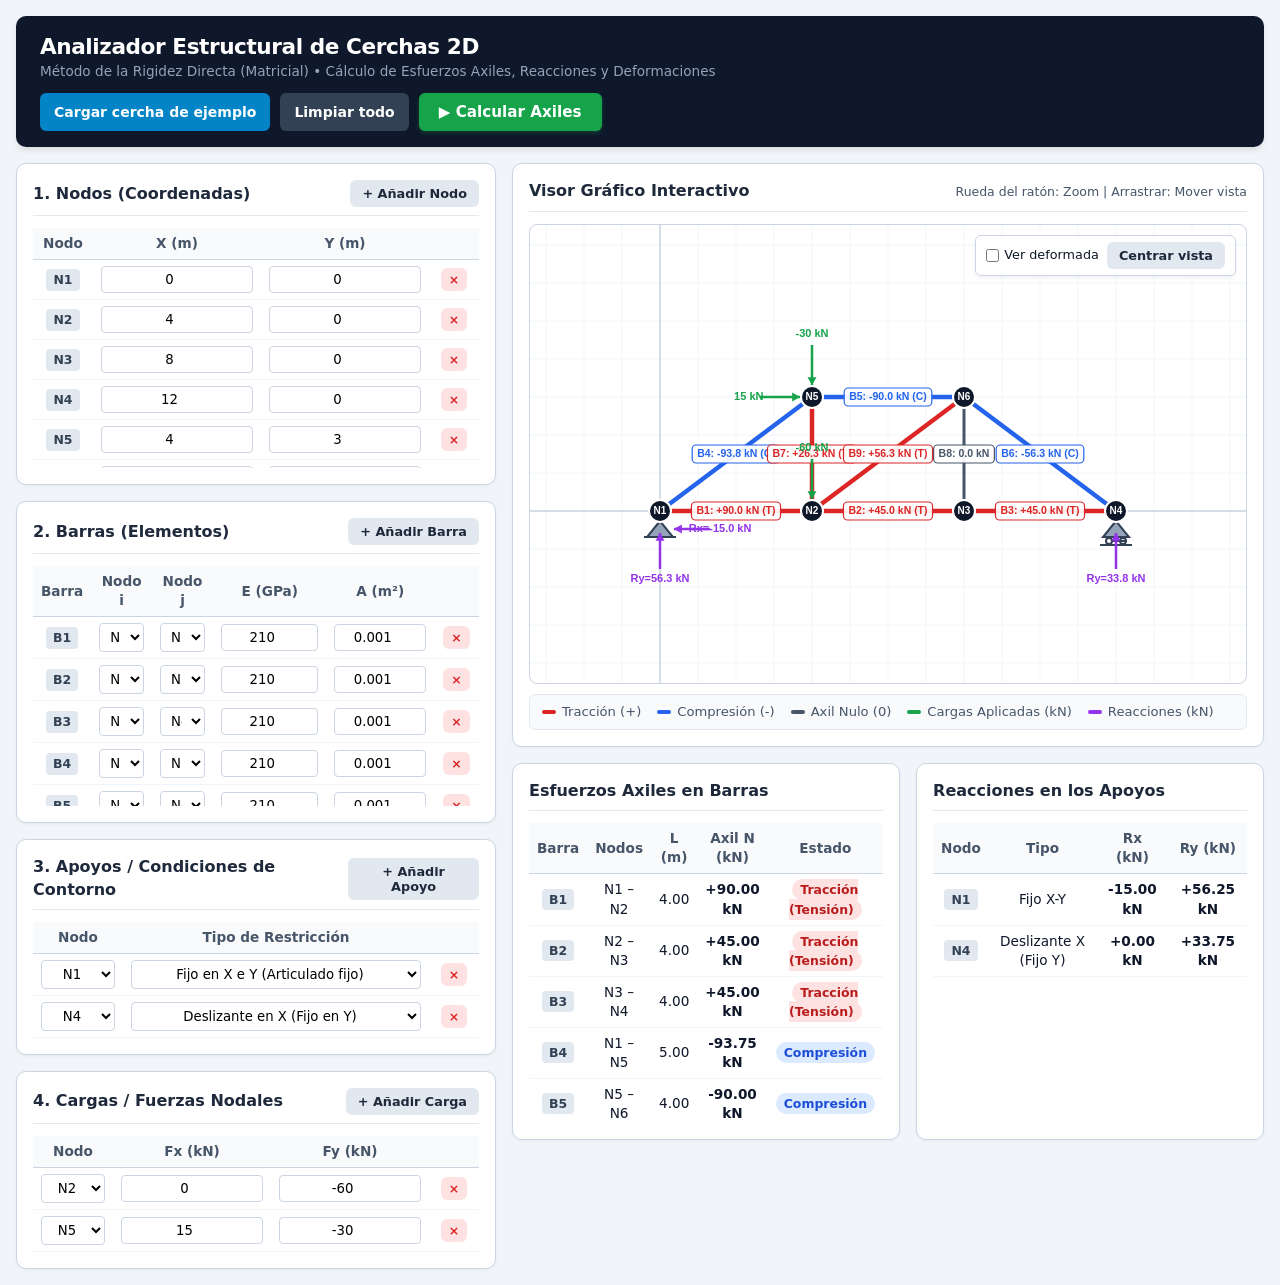
==== cerchas.html @ 8512cf66 "Separa la calculadora de cerchas del menú" ====
<!DOCTYPE html>
<html lang="es">
<head>
    <meta charset="UTF-8">
    <meta name="viewport" content="width=device-width, initial-scale=1.0">
    <title>Cálculo Matricial de Cerchas 2D</title>
    <style>
        :root {
            --bg-body: #f1f5f9;
            --bg-card: #ffffff;
            --text-main: #0f172a;
            --text-muted: #475569;
            --border: #cbd5e1;
            --primary: #0284c7;
            --primary-hover: #0369a1;
            --success: #16a34a;
            --success-hover: #15803d;
            --danger: #dc2626;
            --tension: #dc2626;     /* Rojo para Tracción */
            --compression: #2563eb; /* Azul para Compresión */
            --zero: #475569;        /* Gris/Negro para Axil nulo */
            --load: #16a34a;        /* Verde para Cargas */
            --reaction: #9333ea;    /* Morado para Reacciones */
        }

        * {
            box-sizing: border-box;
            margin: 0;
            padding: 0;
            font-family: 'Segoe UI', system-ui, -apple-system, sans-serif;
        }

        body {
            background-color: var(--bg-body);
            color: var(--text-main);
            padding: 16px;
            line-height: 1.4;
        }

        header {
            background: #0f172a;
            color: #ffffff;
            padding: 16px 24px;
            border-radius: 10px;
            margin-bottom: 16px;
            display: flex;
            flex-wrap: wrap;
            justify-content: space-between;
            align-items: center;
            gap: 12px;
            box-shadow: 0 4px 6px -1px rgba(0,0,0,0.1);
        }

        header h1 {
            font-size: 1.35rem;
            font-weight: 700;
            letter-spacing: -0.02em;
        }

        header p {
            font-size: 0.85rem;
            color: #94a3b8;
        }

        .top-actions {
            display: flex;
            gap: 10px;
            flex-wrap: wrap;
        }

        button {
            cursor: pointer;
            border: none;
            border-radius: 6px;
            padding: 9px 14px;
            font-size: 0.875rem;
            font-weight: 600;
            transition: all 0.15s ease;
            display: inline-flex;
            align-items: center;
            gap: 6px;
        }

        .btn-calc {
            background-color: var(--success);
            color: white;
            font-size: 0.95rem;
            padding: 10px 20px;
            box-shadow: 0 2px 4px rgba(22, 163, 74, 0.3);
        }
        .btn-calc:hover { background-color: var(--success-hover); }

        .btn-example {
            background-color: var(--primary);
            color: white;
        }
        .btn-example:hover { background-color: var(--primary-hover); }

        .btn-secondary {
            background-color: #334155;
            color: white;
        }
        .btn-secondary:hover { background-color: #1e293b; }

        .btn-add {
            background-color: #e2e8f0;
            color: #1e293b;
            padding: 6px 12px;
            font-size: 0.8rem;
        }
        .btn-add:hover { background-color: #cbd5e1; }

        .btn-del {
            background-color: #fee2e2;
            color: var(--danger);
            padding: 4px 8px;
            font-size: 0.78rem;
        }
        .btn-del:hover { background-color: #fecaca; }

        .main-grid {
            display: grid;
            grid-template-columns: 480px 1fr;
            gap: 16px;
            align-items: start;
        }

        @media (max-width: 1100px) {
            .main-grid {
                grid-template-columns: 1fr;
            }
        }

        .panel {
            display: flex;
            flex-direction: column;
            gap: 16px;
        }

        .card {
            background: var(--bg-card);
            border: 1px solid var(--border);
            border-radius: 10px;
            padding: 16px;
            box-shadow: 0 1px 3px rgba(0,0,0,0.05);
        }

        .card-header {
            display: flex;
            justify-content: space-between;
            align-items: center;
            margin-bottom: 12px;
            padding-bottom: 8px;
            border-bottom: 1px solid #e2e8f0;
        }

        .card-header h2 {
            font-size: 1rem;
            font-weight: 700;
            color: #1e293b;
        }

        .table-container {
            overflow-x: auto;
            max-height: 240px;
            overflow-y: auto;
        }

        table {
            width: 100%;
            border-collapse: collapse;
            font-size: 0.85rem;
        }

        th, td {
            padding: 6px 8px;
            text-align: center;
            border-bottom: 1px solid #f1f5f9;
        }

        th {
            background-color: #f8fafc;
            color: var(--text-muted);
            font-weight: 600;
            position: sticky;
            top: 0;
            z-index: 1;
            border-bottom: 1px solid var(--border);
        }

        input[type="number"], select {
            width: 100%;
            padding: 5px 6px;
            border: 1px solid var(--border);
            border-radius: 4px;
            font-size: 0.83rem;
            text-align: center;
            background: #fff;
        }

        input[type="number"]:focus, select:focus {
            outline: 2px solid var(--primary);
            border-color: transparent;
        }

        .id-badge {
            font-weight: 700;
            color: #334155;
            background: #e2e8f0;
            padding: 2px 7px;
            border-radius: 4px;
            display: inline-block;
            font-size: 0.78rem;
        }

        /* Visor Canvas */
        .canvas-wrapper {
            position: relative;
            background: #ffffff;
            border: 1px solid var(--border);
            border-radius: 8px;
            overflow: hidden;
            height: 460px;
        }

        canvas {
            width: 100%;
            height: 100%;
            display: block;
            cursor: grab;
        }

        canvas:active {
            cursor: grabbing;
        }

        .canvas-controls {
            position: absolute;
            top: 10px;
            right: 10px;
            display: flex;
            gap: 8px;
            background: rgba(255, 255, 255, 0.9);
            padding: 6px 10px;
            border-radius: 6px;
            border: 1px solid var(--border);
            font-size: 0.8rem;
            align-items: center;
            box-shadow: 0 2px 4px rgba(0,0,0,0.06);
        }

        .legend {
            display: flex;
            flex-wrap: wrap;
            gap: 16px;
            margin-top: 10px;
            font-size: 0.82rem;
            color: var(--text-muted);
            padding: 8px 12px;
            background: #f8fafc;
            border-radius: 6px;
            border: 1px solid #e2e8f0;
        }

        .legend-item {
            display: flex;
            align-items: center;
            gap: 6px;
            font-weight: 500;
        }

        .color-dot {
            width: 14px;
            height: 4px;
            border-radius: 2px;
        }

        /* Alertas y Estados */
        #errorBox {
            display: none;
            background-color: #fef2f2;
            border-left: 4px solid var(--danger);
            color: #991b1b;
            padding: 12px 16px;
            border-radius: 6px;
            margin-bottom: 16px;
            font-weight: 500;
            font-size: 0.9rem;
        }

        .badge-tension {
            background-color: #fee2e2;
            color: #b91c1c;
            padding: 3px 8px;
            border-radius: 999px;
            font-weight: 700;
            font-size: 0.78rem;
        }

        .badge-compression {
            background-color: #dbeafe;
            color: #1d4ed8;
            padding: 3px 8px;
            border-radius: 999px;
            font-weight: 700;
            font-size: 0.78rem;
        }

        .badge-zero {
            background-color: #f1f5f9;
            color: #475569;
            padding: 3px 8px;
            border-radius: 999px;
            font-weight: 600;
            font-size: 0.78rem;
        }

        .results-grid {
            display: grid;
            grid-template-columns: 1fr 1fr;
            gap: 16px;
        }

        @media (max-width: 768px) {
            .results-grid {
                grid-template-columns: 1fr;
            }
        }
    </style>
</head>
<body>

<header>
    <div>
        <h1>Analizador Estructural de Cerchas 2D</h1>
        <p>Método de la Rigidez Directa (Matricial) &bull; Cálculo de Esfuerzos Axiles, Reacciones y Deformaciones</p>
    </div>
    <div class="top-actions">
        <button class="btn-example" onclick="loadExampleTruss()">Cargar cercha de ejemplo</button>
        <button class="btn-secondary" onclick="clearAll()">Limpiar todo</button>
        <button class="btn-calc" onclick="solveTruss()">&#9654; Calcular Axiles</button>
    </div>
</header>

<div id="errorBox"></div>

<div class="main-grid">
    <!-- PANEL IZQUIERDO: ENTRADA DE DATOS -->
    <div class="panel">
        <!-- 1. NODOS -->
        <div class="card">
            <div class="card-header">
                <h2>1. Nodos (Coordenadas)</h2>
                <button class="btn-add" onclick="addNode()">+ Añadir Nodo</button>
            </div>
            <div class="table-container">
                <table>
                    <thead>
                        <tr>
                            <th style="width: 60px;">Nodo</th>
                            <th>X (m)</th>
                            <th>Y (m)</th>
                            <th style="width: 50px;"></th>
                        </tr>
                    </thead>
                    <tbody id="nodesBody"></tbody>
                </table>
            </div>
        </div>

        <!-- 2. BARRAS -->
        <div class="card">
            <div class="card-header">
                <h2>2. Barras (Elementos)</h2>
                <button class="btn-add" onclick="addBar()">+ Añadir Barra</button>
            </div>
            <div class="table-container">
                <table>
                    <thead>
                        <tr>
                            <th style="width: 55px;">Barra</th>
                            <th>Nodo i</th>
                            <th>Nodo j</th>
                            <th>E (GPa)</th>
                            <th>A (m²)</th>
                            <th style="width: 45px;"></th>
                        </tr>
                    </thead>
                    <tbody id="barsBody"></tbody>
                </table>
            </div>
        </div>

        <!-- 3. APOYOS -->
        <div class="card">
            <div class="card-header">
                <h2>3. Apoyos / Condiciones de Contorno</h2>
                <button class="btn-add" onclick="addSupport()">+ Añadir Apoyo</button>
            </div>
            <div class="table-container">
                <table>
                    <thead>
                        <tr>
                            <th style="width: 90px;">Nodo</th>
                            <th>Tipo de Restricción</th>
                            <th style="width: 50px;"></th>
                        </tr>
                    </thead>
                    <tbody id="supportsBody"></tbody>
                </table>
            </div>
        </div>

        <!-- 4. CARGAS NODALES -->
        <div class="card">
            <div class="card-header">
                <h2>4. Cargas / Fuerzas Nodales</h2>
                <button class="btn-add" onclick="addLoad()">+ Añadir Carga</button>
            </div>
            <div class="table-container">
                <table>
                    <thead>
                        <tr>
                            <th style="width: 80px;">Nodo</th>
                            <th>Fx (kN)</th>
                            <th>Fy (kN)</th>
                            <th style="width: 50px;"></th>
                        </tr>
                    </thead>
                    <tbody id="loadsBody"></tbody>
                </table>
            </div>
        </div>
    </div>

    <!-- PANEL DERECHO: VISOR GRÁFICO Y RESULTADOS -->
    <div class="panel">
        <!-- VISOR CANVAS -->
        <div class="card">
            <div class="card-header">
                <h2>Visor Gráfico Interactivo</h2>
                <span style="font-size: 0.78rem; color: var(--text-muted);">Rueda del ratón: Zoom | Arrastrar: Mover vista</span>
            </div>
            <div class="canvas-wrapper" id="canvasContainer">
                <canvas id="trussCanvas"></canvas>
                <div class="canvas-controls">
                    <label style="display:flex; align-items:center; gap:5px; cursor:pointer;">
                        <input type="checkbox" id="chkDeformed" onchange="drawScene()"> Ver deformada
                    </label>
                    <button class="btn-add" onclick="resetCamera()">Centrar vista</button>
                </div>
            </div>
            <div class="legend">
                <div class="legend-item"><span class="color-dot" style="background: var(--tension);"></span> Tracción (+)</div>
                <div class="legend-item"><span class="color-dot" style="background: var(--compression);"></span> Compresión (-)</div>
                <div class="legend-item"><span class="color-dot" style="background: var(--zero);"></span> Axil Nulo (0)</div>
                <div class="legend-item"><span class="color-dot" style="background: var(--load);"></span> Cargas Aplicadas (kN)</div>
                <div class="legend-item"><span class="color-dot" style="background: var(--reaction);"></span> Reacciones (kN)</div>
            </div>
        </div>

        <!-- RESULTADOS -->
        <div class="results-grid">
            <!-- TABLA DE AXILES -->
            <div class="card">
                <div class="card-header">
                    <h2>Esfuerzos Axiles en Barras</h2>
                </div>
                <div class="table-container" style="max-height: 300px;">
                    <table>
                        <thead>
                            <tr>
                                <th>Barra</th>
                                <th>Nodos</th>
                                <th>L (m)</th>
                                <th>Axil N (kN)</th>
                                <th>Estado</th>
                            </tr>
                        </thead>
                        <tbody id="resultsBarsBody">
                            <tr><td colspan="5" style="color:var(--text-muted); padding: 16px;">Pulsa "Calcular Axiles" para ver resultados.</td></tr>
                        </tbody>
                    </table>
                </div>
            </div>

            <!-- TABLA DE REACCIONES Y DESPLAZAMIENTOS -->
            <div class="card">
                <div class="card-header">
                    <h2>Reacciones en los Apoyos</h2>
                </div>
                <div class="table-container" style="max-height: 300px;">
                    <table>
                        <thead>
                            <tr>
                                <th>Nodo</th>
                                <th>Tipo</th>
                                <th>Rx (kN)</th>
                                <th>Ry (kN)</th>
                            </tr>
                        </thead>
                        <tbody id="resultsReactionsBody">
                            <tr><td colspan="4" style="color:var(--text-muted); padding: 16px;">Pulsa "Calcular Axiles" para ver resultados.</td></tr>
                        </tbody>
                    </table>
                </div>
            </div>
        </div>
    </div>
</div>

<script>
    // =========================================================================
    // ESTADO DE LA APLICACIÓN
    // =========================================================================
    let nodes = [];     // { id: 1, x: 0, y: 0 }
    let bars = [];      // { id: 1, ni: 1, nj: 2, E: 210, A: 0.001 }
    let supports = [];  // { node: 1, type: 'XY' | 'X' | 'Y' | 'FREE' }
    let loads = [];     // { node: 2, fx: 0, fy: -50 }
    let lastResults = null;

    // Estado de cámara del Canvas
    let cam = { offsetX: 0, offsetY: 0, scale: 40, isDragging: false, startX: 0, startY: 0 };

    // =========================================================================
    // GESTIÓN DE TABLAS Y FORMULARIOS DE ENTRADA
    // =========================================================================
    function renderInputs() {
        renderNodesTable();
        renderBarsTable();
        renderSupportsTable();
        renderLoadsTable();
    }

    function renderNodesTable() {
        const tbody = document.getElementById('nodesBody');
        tbody.innerHTML = '';
        nodes.forEach((n, idx) => {
            const tr = document.createElement('tr');
            tr.innerHTML = `
                <td><span class="id-badge">N${n.id}</span></td>
                <td><input type="number" step="0.1" value="${n.x}" onchange="updateNode(${idx}, 'x', this.value)"></td>
                <td><input type="number" step="0.1" value="${n.y}" onchange="updateNode(${idx}, 'y', this.value)"></td>
                <td><button class="btn-del" title="Eliminar nodo" onclick="removeNode(${idx})">&times;</button></td>
            `;
            tbody.appendChild(tr);
        });
    }

    function getNodeOptionsHTML(selectedId) {
        return nodes.map(n => `<option value="${n.id}" ${n.id == selectedId ? 'selected' : ''}>N${n.id}</option>`).join('');
    }

    function renderBarsTable() {
        const tbody = document.getElementById('barsBody');
        tbody.innerHTML = '';
        bars.forEach((b, idx) => {
            const tr = document.createElement('tr');
            tr.innerHTML = `
                <td><span class="id-badge">B${b.id}</span></td>
                <td><select onchange="updateBar(${idx}, 'ni', this.value)">${getNodeOptionsHTML(b.ni)}</select></td>
                <td><select onchange="updateBar(${idx}, 'nj', this.value)">${getNodeOptionsHTML(b.nj)}</select></td>
                <td><input type="number" step="1" min="0.1" value="${b.E}" onchange="updateBar(${idx}, 'E', this.value)"></td>
                <td><input type="number" step="0.0001" min="0.00001" value="${b.A}" onchange="updateBar(${idx}, 'A', this.value)"></td>
                <td><button class="btn-del" title="Eliminar barra" onclick="removeBar(${idx})">&times;</button></td>
            `;
            tbody.appendChild(tr);
        });
    }

    function renderSupportsTable() {
        const tbody = document.getElementById('supportsBody');
        tbody.innerHTML = '';
        supports.forEach((s, idx) => {
            const tr = document.createElement('tr');
            tr.innerHTML = `
                <td><select onchange="updateSupport(${idx}, 'node', this.value)">${getNodeOptionsHTML(s.node)}</select></td>
                <td>
                    <select onchange="updateSupport(${idx}, 'type', this.value)">
                        <option value="XY" ${s.type === 'XY' ? 'selected' : ''}>Fijo en X e Y (Articulado fijo)</option>
                        <option value="Y" ${s.type === 'Y' ? 'selected' : ''}>Deslizante en X (Fijo en Y)</option>
                        <option value="X" ${s.type === 'X' ? 'selected' : ''}>Deslizante en Y (Fijo en X)</option>
                        <option value="FREE" ${s.type === 'FREE' ? 'selected' : ''}>Libre</option>
                    </select>
                </td>
                <td><button class="btn-del" title="Eliminar apoyo" onclick="removeSupport(${idx})">&times;</button></td>
            `;
            tbody.appendChild(tr);
        });
    }

    function renderLoadsTable() {
        const tbody = document.getElementById('loadsBody');
        tbody.innerHTML = '';
        loads.forEach((l, idx) => {
            const tr = document.createElement('tr');
            tr.innerHTML = `
                <td><select onchange="updateLoad(${idx}, 'node', this.value)">${getNodeOptionsHTML(l.node)}</select></td>
                <td><input type="number" step="1" value="${l.fx}" onchange="updateLoad(${idx}, 'fx', this.value)"></td>
                <td><input type="number" step="1" value="${l.fy}" onchange="updateLoad(${idx}, 'fy', this.value)"></td>
                <td><button class="btn-del" title="Eliminar carga" onclick="removeLoad(${idx})">&times;</button></td>
            `;
            tbody.appendChild(tr);
        });
    }

    // Funciones de actualización y edición
    function invalidateCalculation() {
        lastResults = null;
        hideError();
        drawScene();
    }

    function updateNode(idx, field, val) {
        nodes[idx][field] = parseFloat(val) || 0;
        invalidateCalculation();
        resetCamera();
    }

    function updateBar(idx, field, val) {
        if (field === 'ni' || field === 'nj') {
            bars[idx][field] = parseInt(val, 10);
        } else {
            bars[idx][field] = parseFloat(val) || 0;
        }
        invalidateCalculation();
    }

    function updateSupport(idx, field, val) {
        if (field === 'node') supports[idx].node = parseInt(val, 10);
        else supports[idx].type = val;
        invalidateCalculation();
    }

    function updateLoad(idx, field, val) {
        if (field === 'node') loads[idx].node = parseInt(val, 10);
        else loads[idx][field] = parseFloat(val) || 0;
        invalidateCalculation();
    }

    function addNode() {
        const nextId = nodes.length > 0 ? Math.max(...nodes.map(n => n.id)) + 1 : 1;
        const lastX = nodes.length > 0 ? nodes[nodes.length - 1].x + 2 : 0;
        nodes.push({ id: nextId, x: lastX, y: 0 });
        renderInputs();
        invalidateCalculation();
        resetCamera();
    }

    function removeNode(idx) {
        const removedId = nodes[idx].id;
        nodes.splice(idx, 1);
        bars = bars.filter(b => b.ni !== removedId && b.nj !== removedId);
        supports = supports.filter(s => s.node !== removedId);
        loads = loads.filter(l => l.node !== removedId);
        renderInputs();
        invalidateCalculation();
        resetCamera();
    }

    function addBar() {
        if (nodes.length < 2) {
            showError("Se necesitan al menos 2 nodos para definir una barra.");
            return;
        }
        const nextId = bars.length > 0 ? Math.max(...bars.map(b => b.id)) + 1 : 1;
        bars.push({
            id: nextId,
            ni: nodes[0].id,
            nj: nodes[nodes.length - 1].id,
            E: 210,
            A: 0.001
        });
        renderBarsTable();
        invalidateCalculation();
    }

    function removeBar(idx) {
        bars.splice(idx, 1);
        renderBarsTable();
        invalidateCalculation();
    }

    function addSupport() {
        if (nodes.length === 0) return;
        supports.push({ node: nodes[0].id, type: 'XY' });
        renderSupportsTable();
        invalidateCalculation();
    }

    function removeSupport(idx) {
        supports.splice(idx, 1);
        renderSupportsTable();
        invalidateCalculation();
    }

    function addLoad() {
        if (nodes.length === 0) return;
        loads.push({ node: nodes[0].id, fx: 0, fy: -20 });
        renderLoadsTable();
        invalidateCalculation();
    }

    function removeLoad(idx) {
        loads.splice(idx, 1);
        renderLoadsTable();
        invalidateCalculation();
    }

    function clearAll() {
        nodes = [];
        bars = [];
        supports = [];
        loads = [];
        lastResults = null;
        hideError();
        renderInputs();
        clearResultsTables();
        drawScene();
    }

    function clearResultsTables() {
        document.getElementById('resultsBarsBody').innerHTML =
            `<tr><td colspan="5" style="color:var(--text-muted); padding: 16px;">Sin resultados calculados.</td></tr>`;
        document.getElementById('resultsReactionsBody').innerHTML =
            `<tr><td colspan="4" style="color:var(--text-muted); padding: 16px;">Sin resultados calculados.</td></tr>`;
    }

    function showError(msg) {
        const box = document.getElementById('errorBox');
        box.innerText = "⚠️ " + msg;
        box.style.display = 'block';
        alert(msg);
    }

    function hideError() {
        const box = document.getElementById('errorBox');
        box.style.display = 'none';
        box.innerText = '';
    }

    // =========================================================================
    // MOTOR DE CÁLCULO: MÉTODO DE LA RIGIDEZ DIRECTA (2D)
    // =========================================================================
    function solveTruss() {
        hideError();
        lastResults = null;

        // 1. Validaciones geométricas y topológicas básicas
        if (nodes.length < 2) {
            showError("La estructura debe tener al menos 2 nodos.");
            return;
        }
        if (bars.length < 1) {
            showError("La estructura debe contener al menos 1 barra.");
            return;
        }

        // Mapa de ID de nodo -> índice 0..N-1
        const nodeIndexMap = new Map();
        nodes.forEach((n, i) => nodeIndexMap.set(n.id, i));

        const numNodes = nodes.length;
        const totalDOF = numNodes * 2;

        // Verificar barras válidas
        for (let b of bars) {
            if (!nodeIndexMap.has(b.ni) || !nodeIndexMap.has(b.nj)) {
                showError(`La barra B${b.id} conecta nodos inexistentes.`);
                return;
            }
            if (b.ni === b.nj) {
                showError(`La barra B${b.id} tiene el mismo nodo inicial y final (N${b.ni}).`);
                return;
            }
            if (b.E <= 0 || b.A <= 0) {
                showError(`La barra B${b.id} debe tener Módulo de Elasticidad (E) y Área (A) mayores que cero.`);
                return;
            }
            const ni = nodes[nodeIndexMap.get(b.ni)];
            const nj = nodes[nodeIndexMap.get(b.nj)];
            const L = Math.hypot(nj.x - ni.x, nj.y - ni.y);
            if (L < 1e-9) {
                showError(`La barra B${b.id} tiene longitud nula (los nodos N${b.ni} y N${b.nj} tienen las mismas coordenadas).`);
                return;
            }
        }

        // Verificar que todos los nodos pertenezcan al menos a una barra
        for (let n of nodes) {
            const connected = bars.some(b => b.ni === n.id || b.nj === n.id);
            if (!connected) {
                showError(`El nodo N${n.id} está suelto (no tiene ninguna barra conectada).`);
                return;
            }
        }

        // 2. Identificar grados de libertad restringidos
        const constrainedDOF = new Array(totalDOF).fill(false);
        supports.forEach(s => {
            const idx = nodeIndexMap.get(s.node);
            if (idx === undefined) return;
            if (s.type === 'XY') {
                constrainedDOF[2 * idx] = true;
                constrainedDOF[2 * idx + 1] = true;
            } else if (s.type === 'X') {
                constrainedDOF[2 * idx] = true;
            } else if (s.type === 'Y') {
                constrainedDOF[2 * idx + 1] = true;
            }
        });

        const numRestraints = constrainedDOF.filter(Boolean).length;
        if (numRestraints < 3) {
            showError(`Estructura hipostática / inestable: Solo hay ${numRestraints} reacciones restringidas. Se necesitan al menos 3 restricciones de apoyo en 2D para impedir el movimiento de sólido rígido.`);
            return;
        }

        // Comprobación necesaria de Maxwell: Barras + Reacciones >= 2 * Nodos
        if (bars.length + numRestraints < totalDOF) {
            showError(`Estructura inestable (Mecanismo global): El número de barras (${bars.length}) más coacciones (${numRestraints}) es menor que 2×Nodos (${totalDOF}).`);
            return;
        }

        // 3. Ensamblaje de la Matriz de Rigidez Global K (en kN/m) y Vector de Fuerzas F (en kN)
        // Nota de unidades: E en GPa = 10^6 kN/m², A en m² => E*A en kN = (E * 1e6 * A)
        const K = Array.from({ length: totalDOF }, () => new Float64Array(totalDOF));
        const F = new Float64Array(totalDOF);

        loads.forEach(l => {
            const idx = nodeIndexMap.get(l.node);
            if (idx !== undefined) {
                F[2 * idx] += l.fx;
                F[2 * idx + 1] += l.fy;
            }
        });

        const barGeometry = [];
        for (let b of bars) {
            const i = nodeIndexMap.get(b.ni);
            const j = nodeIndexMap.get(b.nj);
            const ni = nodes[i];
            const nj = nodes[j];

            const dx = nj.x - ni.x;
            const dy = nj.y - ni.y;
            const L = Math.hypot(dx, dy);
            const c = dx / L;
            const s = dy / L;
            const EA_L = (b.E * 1e6 * b.A) / L; // kN/m

            barGeometry.push({ bar: b, i, j, L, c, s, EA_L });

            const dofs = [2 * i, 2 * i + 1, 2 * j, 2 * j + 1];
            const ke = [
                [ c * c,  c * s, -c * c, -c * s],
                [ c * s,  s * s, -c * s, -s * s],
                [-c * c, -c * s,  c * c,  c * s],
                [-c * s, -s * s,  c * s,  s * s]
            ];

            for (let r = 0; r < 4; r++) {
                for (let col = 0; col < 4; col++) {
                    K[dofs[r]][dofs[col]] += EA_L * ke[r][col];
                }
            }
        }

        // 4. Partición de grados de libertad libres (freeDOFs)
        const freeDOFs = [];
        for (let d = 0; d < totalDOF; d++) {
            if (!constrainedDOF[d]) freeDOFs.push(d);
        }

        const nf = freeDOFs.length;
        const Kff = Array.from({ length: nf }, (_, r) => {
            const row = new Float64Array(nf);
            for (let c = 0; c < nf; c++) {
                row[c] = K[freeDOFs[r]][freeDOFs[c]];
            }
            return row;
        });
        const Ff = new Float64Array(nf);
        for (let r = 0; r < nf; r++) {
            Ff[r] = F[freeDOFs[r]];
        }

        // 5. Resolución del sistema Kff * Uf = Ff mediante Eliminación Gaussiana con Pivoteo Parcial
        const Uf = solveLinearSystem(Kff, Ff);
        if (!Uf) {
            showError("Error de estabilidad: La matriz de rigidez es singular. La cercha es un mecanismo interno o los apoyos están alineados/mal dispuestos.");
            return;
        }

        // Reconstruir vector global de desplazamientos U (en metros)
        const U = new Float64Array(totalDOF);
        for (let r = 0; r < nf; r++) {
            U[freeDOFs[r]] = Uf[r];
        }

        // 6. Cálculo de Reacciones en apoyos: R = K * U - F
        const R = new Float64Array(totalDOF);
        for (let r = 0; r < totalDOF; r++) {
            let sum = 0;
            for (let c = 0; c < totalDOF; c++) {
                sum += K[r][c] * U[c];
            }
            R[r] = sum - F[r];
        }

        // 7. Cálculo de Esfuerzos Axiles en cada barra
        // N = (EA / L) * [ -c*ui - s*vi + c*uj + s*vj ]
        const barResults = barGeometry.map(bg => {
            const ui = U[2 * bg.i];
            const vi = U[2 * bg.i + 1];
            const uj = U[2 * bg.j];
            const vj = U[2 * bg.j + 1];

            const elongation = bg.c * (uj - ui) + bg.s * (vj - vi);
            const axial = bg.EA_L * elongation; // en kN

            let state = 'ZERO';
            if (axial > 1e-4) state = 'TENSION';
            else if (axial < -1e-4) state = 'COMPRESSION';

            return {
                id: bg.bar.id,
                ni: bg.bar.ni,
                nj: bg.bar.nj,
                L: bg.L,
                axial: Math.abs(axial) < 1e-4 ? 0 : axial,
                state: state
            };
        });

        // Recopilar reacciones por nodo apoyado
        const supportMap = new Map();
        supports.forEach(s => {
            if (s.type === 'FREE') return;
            const idx = nodeIndexMap.get(s.node);
            if (idx === undefined) return;
            supportMap.set(s.node, {
                node: s.node,
                type: s.type,
                rx: constrainedDOF[2 * idx] ? R[2 * idx] : 0,
                ry: constrainedDOF[2 * idx + 1] ? R[2 * idx + 1] : 0
            });
        });

        lastResults = {
            U,
            bars: barResults,
            reactions: Array.from(supportMap.values())
        };

        renderResults();
        drawScene();
    }

    // Eliminación Gaussiana con pivoteo parcial y control de singularidad
    function solveLinearSystem(A, b) {
        const n = A.length;
        if (n === 0) return new Float64Array(0);

        // Escala de referencia de la matriz para tolerancia relativa
        let maxDiag = 0;
        for (let i = 0; i < n; i++) {
            if (Math.abs(A[i][i]) > maxDiag) maxDiag = Math.abs(A[i][i]);
        }
        if (maxDiag < 1e-12) return null;
        const tol = maxDiag * 1e-10;

        for (let k = 0; k < n; k++) {
            // Buscar pivote máximo en columna k
            let maxRow = k;
            let maxVal = Math.abs(A[k][k]);
            for (let i = k + 1; i < n; i++) {
                if (Math.abs(A[i][k]) > maxVal) {
                    maxVal = Math.abs(A[i][k]);
                    maxRow = i;
                }
            }

            // Si el pivote es prácticamente cero, la estructura es un mecanismo
            if (maxVal < tol) {
                return null;
            }

            // Intercambiar filas
            if (maxRow !== k) {
                const tmpRow = A[k]; A[k] = A[maxRow]; A[maxRow] = tmpRow;
                const tmpB = b[k]; b[k] = b[maxRow]; b[maxRow] = tmpB;
            }

            // Eliminación hacia adelante
            for (let i = k + 1; i < n; i++) {
                const factor = A[i][k] / A[k][k];
                b[i] -= factor * b[k];
                for (let j = k; j < n; j++) {
                    A[i][j] -= factor * A[k][j];
                }
            }
        }

        // Sustitución hacia atrás
        const x = new Float64Array(n);
        for (let i = n - 1; i >= 0; i--) {
            let sum = b[i];
            for (let j = i + 1; j < n; j++) {
                sum -= A[i][j] * x[j];
            }
            x[i] = sum / A[i][i];
            if (!Number.isFinite(x[i])) return null;
        }
        return x;
    }

    // =========================================================================
    // RENDERIZADO DE TABLAS DE RESULTADOS
    // =========================================================================
    function renderResults() {
        if (!lastResults) return;

        // 1. Tabla de Barras
        const barsBody = document.getElementById('resultsBarsBody');
        barsBody.innerHTML = '';
        lastResults.bars.forEach(b => {
            let badgeHTML = `<span class="badge-zero">Axil Nulo (0)</span>`;
            if (b.state === 'TENSION') {
                badgeHTML = `<span class="badge-tension">Tracción (Tensión)</span>`;
            } else if (b.state === 'COMPRESSION') {
                badgeHTML = `<span class="badge-compression">Compresión</span>`;
            }

            const signPrefix = b.axial > 0 ? '+' : '';
            const tr = document.createElement('tr');
            tr.innerHTML = `
                <td><span class="id-badge">B${b.id}</span></td>
                <td>N${b.ni} &ndash; N${b.nj}</td>
                <td>${b.L.toFixed(2)}</td>
                <td style="font-weight:700;">${signPrefix}${b.axial.toFixed(2)} kN</td>
                <td>${badgeHTML}</td>
            `;
            barsBody.appendChild(tr);
        });

        // 2. Tabla de Reacciones
        const reactBody = document.getElementById('resultsReactionsBody');
        reactBody.innerHTML = '';
        const typeLabels = {
            'XY': 'Fijo X-Y',
            'Y': 'Deslizante X (Fijo Y)',
            'X': 'Deslizante Y (Fijo X)'
        };

        lastResults.reactions.forEach(r => {
            const rxVal = Math.abs(r.rx) < 1e-4 ? 0 : r.rx;
            const ryVal = Math.abs(r.ry) < 1e-4 ? 0 : r.ry;
            const tr = document.createElement('tr');
            tr.innerHTML = `
                <td><span class="id-badge">N${r.node}</span></td>
                <td>${typeLabels[r.type] || r.type}</td>
                <td style="font-weight:700;">${rxVal >= 0 ? '+' : ''}${rxVal.toFixed(2)} kN</td>
                <td style="font-weight:700;">${ryVal >= 0 ? '+' : ''}${ryVal.toFixed(2)} kN</td>
            `;
            reactBody.appendChild(tr);
        });
    }

    // =========================================================================
    // VISOR GRÁFICO INTERACTIVO (HTML5 CANVAS)
    // =========================================================================
    const canvas = document.getElementById('trussCanvas');
    const ctx = canvas.getContext('2d');

    function resizeCanvas() {
        const container = document.getElementById('canvasContainer');
        canvas.width = container.clientWidth;
        canvas.height = container.clientHeight;
        resetCamera();
    }

    window.addEventListener('resize', resizeCanvas);

    // Eventos de ratón para Pan & Zoom
    canvas.addEventListener('mousedown', e => {
        cam.isDragging = true;
        cam.startX = e.clientX - cam.offsetX;
        cam.startY = e.clientY - cam.offsetY;
    });

    window.addEventListener('mousemove', e => {
        if (!cam.isDragging) return;
        cam.offsetX = e.clientX - cam.startX;
        cam.offsetY = e.clientY - cam.startY;
        drawScene();
    });

    window.addEventListener('mouseup', () => {
        cam.isDragging = false;
    });

    canvas.addEventListener('wheel', e => {
        e.preventDefault();
        const zoomFactor = e.deltaY < 0 ? 1.12 : 0.89;
        const rect = canvas.getBoundingClientRect();
        const mouseX = e.clientX - rect.left;
        const mouseY = e.clientY - rect.top;

        cam.offsetX = mouseX - (mouseX - cam.offsetX) * zoomFactor;
        cam.offsetY = mouseY - (mouseY - cam.offsetY) * zoomFactor;
        cam.scale = Math.max(8, Math.min(300, cam.scale * zoomFactor));
        drawScene();
    }, { passive: false });

    function resetCamera() {
        if (nodes.length === 0) {
            cam.scale = 40;
            cam.offsetX = canvas.width / 2;
            cam.offsetY = canvas.height / 2;
            drawScene();
            return;
        }

        let minX = Infinity, maxX = -Infinity, minY = Infinity, maxY = -Infinity;
        nodes.forEach(n => {
            if (n.x < minX) minX = n.x;
            if (n.x > maxX) maxX = n.x;
            if (n.y < minY) minY = n.y;
            if (n.y > maxY) maxY = n.y;
        });

        const spanX = Math.max(maxX - minX, 2);
        const spanY = Math.max(maxY - minY, 2);
        const padding = 130;

        const scaleX = (canvas.width - padding * 2) / spanX;
        const scaleY = (canvas.height - padding * 2) / spanY;
        cam.scale = Math.max(15, Math.min(150, Math.min(scaleX, scaleY)));

        const centerX = (minX + maxX) / 2;
        const centerY = (minY + maxY) / 2;

        cam.offsetX = canvas.width / 2 - centerX * cam.scale;
        cam.offsetY = canvas.height / 2 + centerY * cam.scale;
        drawScene();
    }

    function worldToScreen(wx, wy) {
        return {
            x: cam.offsetX + wx * cam.scale,
            y: cam.offsetY - wy * cam.scale
        };
    }

    function drawScene() {
        ctx.clearRect(0, 0, canvas.width, canvas.height);
        drawGrid();

        if (nodes.length === 0) return;

        const nodeMap = new Map();
        nodes.forEach((n, idx) => nodeMap.set(n.id, { ...n, idx }));

        // 1. Dibujar deformada en línea discontinua si está activa y hay resultados
        const showDeformed = document.getElementById('chkDeformed').checked;
        if (showDeformed && lastResults) {
            let maxDisp = 0;
            for (let i = 0; i < lastResults.U.length; i++) {
                maxDisp = Math.max(maxDisp, Math.abs(lastResults.U[i]));
            }
            const deformScale = maxDisp > 1e-9 ? (0.45 / maxDisp) : 100;

            ctx.save();
            ctx.setLineDash([5, 5]);
            ctx.strokeStyle = '#94a3b8';
            ctx.lineWidth = 2;

            bars.forEach(b => {
                const ni = nodeMap.get(b.ni);
                const nj = nodeMap.get(b.nj);
                if (!ni || !nj) return;

                const p1 = worldToScreen(
                    ni.x + lastResults.U[2 * ni.idx] * deformScale,
                    ni.y + lastResults.U[2 * ni.idx + 1] * deformScale
                );
                const p2 = worldToScreen(
                    nj.x + lastResults.U[2 * nj.idx] * deformScale,
                    nj.y + lastResults.U[2 * nj.idx + 1] * deformScale
                );

                ctx.beginPath();
                ctx.moveTo(p1.x, p1.y);
                ctx.lineTo(p2.x, p2.y);
                ctx.stroke();
            });
            ctx.restore();
        }

        // 2. Dibujar apoyos
        supports.forEach(s => {
            const n = nodeMap.get(s.node);
            if (!n || s.type === 'FREE') return;
            const pos = worldToScreen(n.x, n.y);
            drawSupportSymbol(pos.x, pos.y, s.type);
        });

        // 3. Dibujar barras coloreadas según estado de esfuerzo
        const barResultMap = new Map();
        if (lastResults) {
            lastResults.bars.forEach(br => barResultMap.set(br.id, br));
        }

        bars.forEach(b => {
            const ni = nodeMap.get(b.ni);
            const nj = nodeMap.get(b.nj);
            if (!ni || !nj) return;

            const p1 = worldToScreen(ni.x, ni.y);
            const p2 = worldToScreen(nj.x, nj.y);

            let strokeColor = '#475569'; // Gris oscuro por defecto o axil nulo
            let lineWidth = 3.5;
            let labelText = `B${b.id}`;

            const res = barResultMap.get(b.id);
            if (res) {
                if (res.state === 'TENSION') {
                    strokeColor = '#dc2626'; // Rojo para Tracción
                    lineWidth = 4.5;
                    labelText = `B${b.id}: +${res.axial.toFixed(1)} kN (T)`;
                } else if (res.state === 'COMPRESSION') {
                    strokeColor = '#2563eb'; // Azul para Compresión
                    lineWidth = 4.5;
                    labelText = `B${b.id}: ${res.axial.toFixed(1)} kN (C)`;
                } else {
                    strokeColor = '#475569'; // Negro/Gris para Axil nulo
                    lineWidth = 3;
                    labelText = `B${b.id}: 0.0 kN`;
                }
            }

            ctx.beginPath();
            ctx.strokeStyle = strokeColor;
            ctx.lineWidth = lineWidth;
            ctx.moveTo(p1.x, p1.y);
            ctx.lineTo(p2.x, p2.y);
            ctx.stroke();

            // Etiqueta en el punto medio de la barra
            const mx = (p1.x + p2.x) / 2;
            const my = (p1.y + p2.y) / 2;
            drawPillLabel(mx, my, labelText, strokeColor);
        });

        // 4. Dibujar cargas aplicadas (Flechas verdes)
        loads.forEach(l => {
            const n = nodeMap.get(l.node);
            if (!n) return;
            const pos = worldToScreen(n.x, n.y);

            if (Math.abs(l.fx) > 1e-4) {
                const dirX = Math.sign(l.fx);
                drawArrow(pos.x - dirX * 52, pos.y, pos.x - dirX * 12, pos.y, '#16a34a', `${l.fx} kN`);
            }
            if (Math.abs(l.fy) > 1e-4) {
                const dirY = -Math.sign(l.fy); // Y en pantalla va hacia abajo
                drawArrow(pos.x, pos.y - dirY * 52, pos.x, pos.y - dirY * 12, '#16a34a', `${l.fy} kN`);
            }
        });

        // 5. Dibujar Reacciones calculadas (Flechas moradas)
        if (lastResults) {
            lastResults.reactions.forEach(r => {
                const n = nodeMap.get(r.node);
                if (!n) return;
                const pos = worldToScreen(n.x, n.y);

                if (Math.abs(r.rx) > 1e-3) {
                    const dirX = Math.sign(r.rx);
                    drawArrow(pos.x - dirX * 50, pos.y + 18, pos.x - dirX * 14, pos.y + 18, '#9333ea', `Rx=${r.rx.toFixed(1)} kN`);
                }
                if (Math.abs(r.ry) > 1e-3) {
                    const dirY = -Math.sign(r.ry);
                    drawArrow(pos.x, pos.y + 58, pos.x, pos.y + 22, '#9333ea', `Ry=${r.ry.toFixed(1)} kN`);
                }
            });
        }

        // 6. Dibujar Nodos numerados
        nodes.forEach(n => {
            const pos = worldToScreen(n.x, n.y);
            ctx.beginPath();
            ctx.arc(pos.x, pos.y, 11, 0, Math.PI * 2);
            ctx.fillStyle = '#0f172a';
            ctx.fill();
            ctx.lineWidth = 2;
            ctx.strokeStyle = '#ffffff';
            ctx.stroke();

            ctx.fillStyle = '#ffffff';
            ctx.font = 'bold 10px sans-serif';
            ctx.textAlign = 'center';
            ctx.textBaseline = 'middle';
            ctx.fillText(`N${n.id}`, pos.x, pos.y);
        });
    }

    function drawGrid() {
        ctx.save();
        ctx.strokeStyle = '#f1f5f9';
        ctx.lineWidth = 1;

        const step = cam.scale;
        const startX = cam.offsetX % step;
        const startY = cam.offsetY % step;

        for (let x = startX; x < canvas.width; x += step) {
            ctx.beginPath();
            ctx.moveTo(x, 0);
            ctx.lineTo(x, canvas.height);
            ctx.stroke();
        }
        for (let y = startY; y < canvas.height; y += step) {
            ctx.beginPath();
            ctx.moveTo(0, y);
            ctx.lineTo(canvas.width, y);
            ctx.stroke();
        }

        // Ejes cartesianos X=0, Y=0
        ctx.strokeStyle = '#cbd5e1';
        ctx.lineWidth = 1.5;
        ctx.beginPath();
        ctx.moveTo(0, cam.offsetY);
        ctx.lineTo(canvas.width, cam.offsetY);
        ctx.moveTo(cam.offsetX, 0);
        ctx.lineTo(cam.offsetX, canvas.height);
        ctx.stroke();
        ctx.restore();
    }

    function drawSupportSymbol(x, y, type) {
        ctx.save();
        ctx.strokeStyle = '#334155';
        ctx.fillStyle = '#94a3b8';
        ctx.lineWidth = 2;

        if (type === 'XY' || type === 'Y') {
            // Triángulo inferior
            ctx.beginPath();
            ctx.moveTo(x, y + 10);
            ctx.lineTo(x - 13, y + 26);
            ctx.lineTo(x + 13, y + 26);
            ctx.closePath();
            ctx.fill();
            ctx.stroke();

            if (type === 'Y') {
                // Rodillos debajo del triángulo
                ctx.beginPath();
                ctx.arc(x - 7, y + 30, 3, 0, Math.PI * 2);
                ctx.arc(x + 7, y + 30, 3, 0, Math.PI * 2);
                ctx.stroke();
                ctx.beginPath();
                ctx.moveTo(x - 16, y + 34);
                ctx.lineTo(x + 16, y + 34);
                ctx.stroke();
            } else {
                // Base empotrada/fija
                ctx.beginPath();
                ctx.moveTo(x - 16, y + 26);
                ctx.lineTo(x + 16, y + 26);
                ctx.stroke();
            }
        } else if (type === 'X') {
            // Triángulo lateral (restringe X, desliza en Y)
            ctx.beginPath();
            ctx.moveTo(x - 10, y);
            ctx.lineTo(x - 26, y - 13);
            ctx.lineTo(x - 26, y + 13);
            ctx.closePath();
            ctx.fill();
            ctx.stroke();

            ctx.beginPath();
            ctx.arc(x - 30, y - 7, 3, 0, Math.PI * 2);
            ctx.arc(x - 30, y + 7, 3, 0, Math.PI * 2);
            ctx.stroke();
        }
        ctx.restore();
    }

    function drawArrow(x1, y1, x2, y2, color, text) {
        const headLen = 9;
        const angle = Math.atan2(y2 - y1, x2 - x1);

        ctx.save();
        ctx.strokeStyle = color;
        ctx.fillStyle = color;
        ctx.lineWidth = 2.5;

        ctx.beginPath();
        ctx.moveTo(x1, y1);
        ctx.lineTo(x2, y2);
        ctx.stroke();

        ctx.beginPath();
        ctx.moveTo(x2, y2);
        ctx.lineTo(x2 - headLen * Math.cos(angle - Math.PI / 6), y2 - headLen * Math.sin(angle - Math.PI / 6));
        ctx.lineTo(x2 - headLen * Math.cos(angle + Math.PI / 6), y2 - headLen * Math.sin(angle + Math.PI / 6));
        ctx.closePath();
        ctx.fill();

        if (text) {
            ctx.font = 'bold 11px sans-serif';
            ctx.textAlign = 'center';
            ctx.textBaseline = 'middle';
            const tx = x1 + (x1 - x2) * 0.28;
            const ty = y1 + (y1 - y2) * 0.28;
            ctx.fillText(text, tx, ty);
        }
        ctx.restore();
    }

    function drawPillLabel(x, y, text, borderColor) {
        ctx.save();
        ctx.font = 'bold 10.5px sans-serif';
        const metrics = ctx.measureText(text);
        const w = metrics.width + 10;
        const h = 18;

        ctx.fillStyle = 'rgba(255, 255, 255, 0.92)';
        ctx.strokeStyle = borderColor;
        ctx.lineWidth = 1.2;

        ctx.beginPath();
        ctx.roundRect(x - w / 2, y - h / 2, w, h, 4);
        ctx.fill();
        ctx.stroke();

        ctx.fillStyle = borderColor;
        ctx.textAlign = 'center';
        ctx.textBaseline = 'middle';
        ctx.fillText(text, x, y);
        ctx.restore();
    }

    // =========================================================================
    // CERCHA DE EJEMPLO PRECARGADA (CERCHA PRATT / HOWE CON CARGAS VERTICALES)
    // =========================================================================
    function loadExampleTruss() {
        // Cercha tipo Pratt/Howe de 6 nodos y 9 barras (isostática y estable: 9 barras + 3 reacciones = 12 = 2*6)
        // Incluye barras a tracción, barras a compresión y un montante con axil nulo para mostrar los 3 colores
        nodes = [
            { id: 1, x: 0,  y: 0 }, // Apoyo fijo izquierdo
            { id: 2, x: 4,  y: 0 }, // Nudo inferior izquierdo
            { id: 3, x: 8,  y: 0 }, // Nudo inferior derecho
            { id: 4, x: 12, y: 0 }, // Apoyo deslizante derecho
            { id: 5, x: 4,  y: 3 }, // Nudo superior izquierdo
            { id: 6, x: 8,  y: 3 }  // Nudo superior derecho
        ];

        bars = [
            { id: 1, ni: 1, nj: 2, E: 210, A: 0.001 }, // Cordón inferior
            { id: 2, ni: 2, nj: 3, E: 210, A: 0.001 }, // Cordón inferior
            { id: 3, ni: 3, nj: 4, E: 210, A: 0.001 }, // Cordón inferior
            { id: 4, ni: 1, nj: 5, E: 210, A: 0.001 }, // Diagonal izquierda
            { id: 5, ni: 5, nj: 6, E: 210, A: 0.001 }, // Cordón superior
            { id: 6, ni: 6, nj: 4, E: 210, A: 0.001 }, // Diagonal derecha
            { id: 7, ni: 2, nj: 5, E: 210, A: 0.001 }, // Montante izquierdo
            { id: 8, ni: 3, nj: 6, E: 210, A: 0.001 }, // Montante derecho (Barra de axil nulo si N3 no tiene carga)
            { id: 9, ni: 2, nj: 6, E: 210, A: 0.001 }  // Diagonal central
        ];

        supports = [
            { node: 1, type: 'XY' }, // Apoyo Fijo en X e Y
            { node: 4, type: 'Y' }   // Apoyo Deslizante (restringe Y, libre en X)
        ];

        loads = [
            { node: 2, fx: 0,  fy: -60 }, // Carga vertical en N2
            { node: 5, fx: 15, fy: -30 }  // Carga combinada en N5
        ];

        renderInputs();
        resetCamera();
        solveTruss();
    }

    // Inicialización al abrir el archivo
    window.addEventListener('DOMContentLoaded', () => {
        resizeCanvas();
        loadExampleTruss();
    });
</script>

</body>
</html>
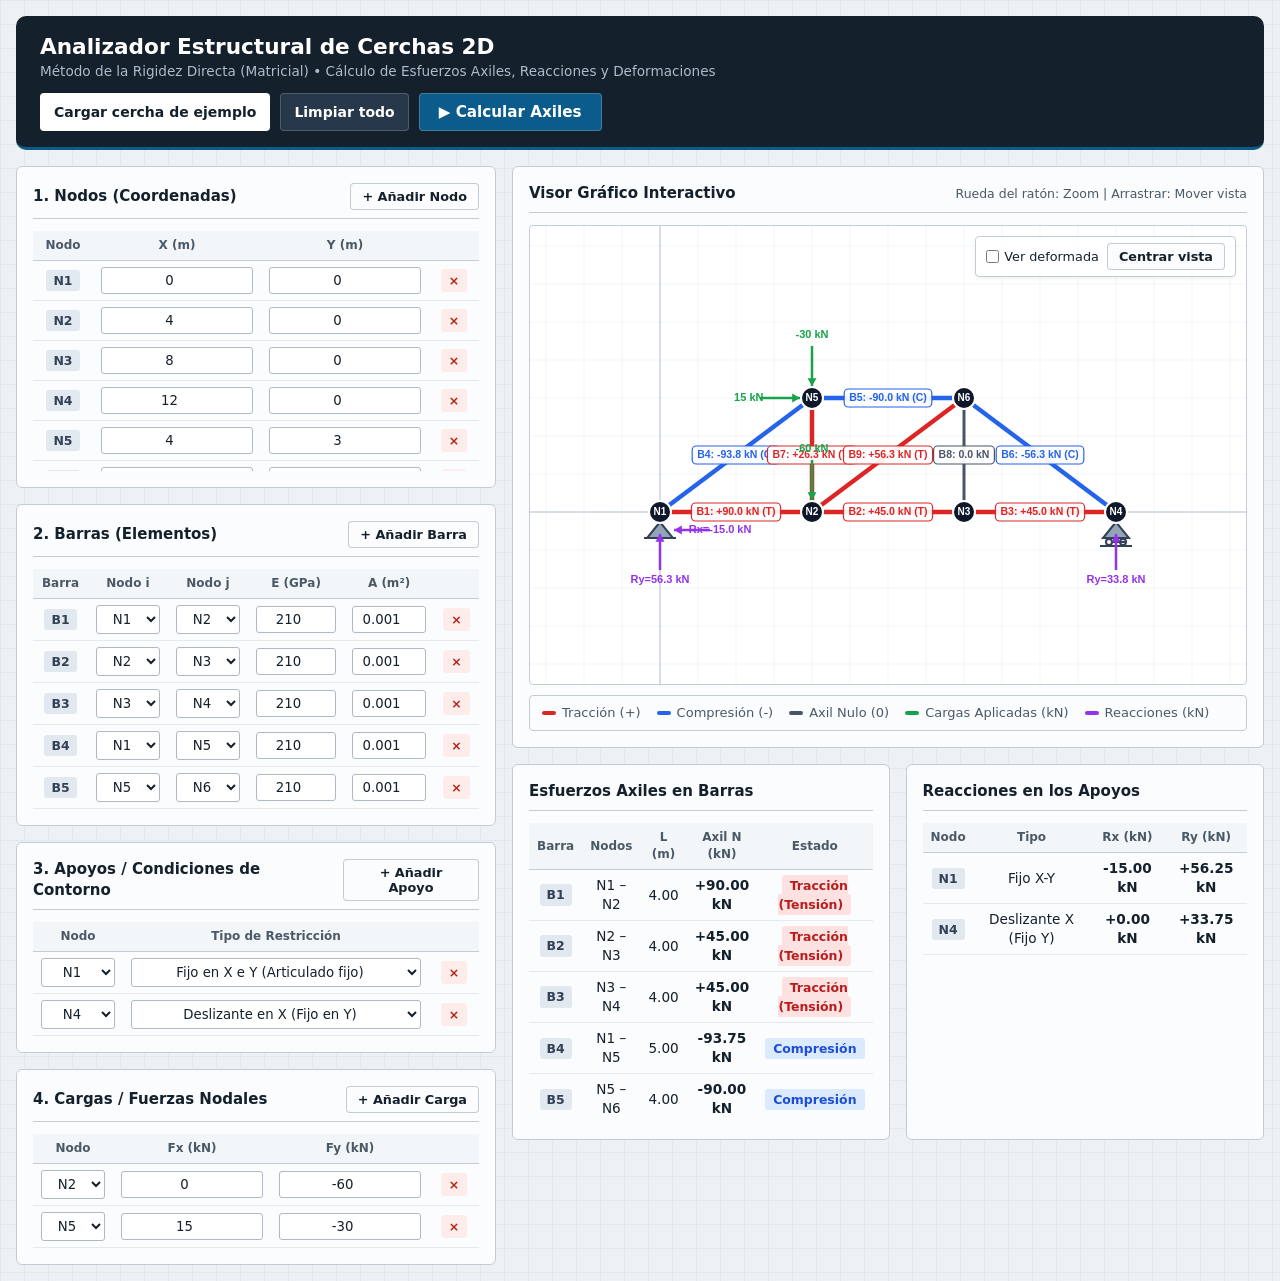
==== commit 781ddc5b: "Add files via upload" ====
--- a/cerchas.html
+++ b/cerchas.html
@@ -327,6 +327,7 @@
             }
         }
     </style>
+<link rel="stylesheet" href="./estilo.css">
 </head>
 <body>
 
--- a/estilo.css
+++ b/estilo.css
@@ -0,0 +1,143 @@
+/*
+  Estilo compartido de la Calculadora de estructuras.
+  Se carga después del <style> de cada página y solo cambia la apariencia:
+  no modifica ids, clases, estructura ni JavaScript.
+
+  Dirección: papel de delineante. Fondo con rejilla, tinta oscura y un único
+  azul acero. Los colores de los diagramas (tracción, compresión, cargas,
+  reacciones) se dejan como estaban porque los dibuja el JS.
+*/
+
+:root{
+  --papel:#EEF1F4;
+  --panel:#FBFCFD;
+  --tinta:#14202B;
+  --tinta-2:#4A5967;
+  --linea:#C3CCD6;
+  --rejilla:#E2E7EC;
+  --acero:#0B5C8A;
+  --acero-2:#084A70;
+  --alerta:#B42318;
+  --f-titulo:"Bahnschrift","DIN Alternate","Segoe UI Semibold","Segoe UI",system-ui,sans-serif;
+  --f-texto:"Segoe UI",system-ui,-apple-system,sans-serif;
+
+  /* nombres usados por vigas.html e index.html */
+  --bg:var(--papel);--card:var(--panel);--text:var(--tinta);--muted:var(--tinta-2);
+  --border:var(--linea);--blue:var(--acero);--green:var(--acero);--red:var(--alerta);
+
+  /* nombres usados por cerchas.html (--tension, --compression, --zero, --load
+     y --reaction no se tocan) */
+  --bg-body:var(--papel);--bg-card:var(--panel);--text-main:var(--tinta);--text-muted:var(--tinta-2);
+  --primary:var(--acero);--primary-hover:var(--acero-2);
+  --success:var(--acero);--success-hover:var(--acero-2);--danger:var(--alerta);
+}
+
+/* Base */
+*{font-family:var(--f-texto)}
+body{
+  background-color:var(--papel);
+  background-image:
+    linear-gradient(var(--rejilla) 1px,transparent 1px),
+    linear-gradient(90deg,var(--rejilla) 1px,transparent 1px);
+  background-size:24px 24px;
+  color:var(--tinta);
+}
+h1,h2,h3{font-family:var(--f-titulo);font-weight:600}
+input,select,td,.metric strong{font-variant-numeric:tabular-nums}
+
+/* Cabecera: cajetín de plano */
+header{
+  background:var(--tinta);
+  color:#fff;
+  border-bottom:3px solid var(--acero);
+  box-shadow:none;
+}
+header h1{letter-spacing:0}
+header p{color:#AEBBC8}
+.crumb{color:#AEBBC8}
+.mark{width:28px;height:28px;border-radius:3px;background:var(--acero);box-shadow:inset 0 0 0 1px #ffffff40}
+.pill{
+  border-radius:3px;border-color:var(--linea);background:var(--panel);
+  color:var(--tinta-2);font-size:12px;letter-spacing:0;text-transform:none;
+}
+
+/* Título de la página de vigas (la etiqueta superior repite la miga de pan) */
+.eyebrow{display:none}
+.title-row h1{font-size:26px;letter-spacing:0}
+.subtitle{font-size:14px;color:var(--tinta-2)}
+
+/* Botones */
+button,.btn{border-radius:4px;transition:background-color .12s,box-shadow .12s}
+.btn{background:var(--tinta)}
+.btn:hover{background:#26384A}
+.btn.primary,.btn-calc{background:var(--acero);box-shadow:inset 0 0 0 1px #ffffff33}
+.btn.primary:hover,.btn-calc:hover{background:var(--acero-2)}
+.btn.danger{background:var(--alerta)}
+.btn.danger:hover{background:#912018}
+.btn-example{background:#fff;color:var(--tinta)}
+.btn-example:hover{background:#E3EAF0}
+.btn-secondary{background:#26384A;box-shadow:inset 0 0 0 1px #ffffff2e}
+.btn-secondary:hover{background:#31475D}
+.btn-add{background:var(--panel);color:var(--tinta);box-shadow:inset 0 0 0 1px var(--linea)}
+.btn-add:hover{background:#E3EAF0}
+.btn-del{background:#FDECEA;color:var(--alerta)}
+.btn-del:hover{background:#FAD9D5}
+.remove{color:var(--alerta)}
+
+/* Tarjetas */
+.card{background:var(--panel);border:1px solid var(--linea);border-radius:6px;box-shadow:none}
+.card-head{background:#F3F6F8;border-bottom-color:var(--linea)}
+.card-header{border-bottom-color:var(--linea)}
+.card-head h2,.card-header h2{font-size:15px;color:var(--tinta);letter-spacing:0}
+
+/* Campos */
+.field label,.field-label,.load-type label,.load-field label,.metric .label{font-size:12px;color:var(--tinta-2)}
+.field .unit,.metric small,.hint,.foot,.equilibrium{font-size:12px;color:var(--tinta-2)}
+input[type=number],select,
+.field input,.table input,.table select,.load-item input,.load-item select{
+  background:#fff;border:1px solid #AEB9C5;border-radius:3px;color:var(--tinta);
+}
+.table input,.table select,.load-type select,.load-field input{font-size:12px}
+.table-container select{min-width:64px}
+.field input:focus-visible,.table input:focus-visible,.table select:focus-visible,
+.load-item input:focus-visible,.load-item select:focus-visible,
+input[type=number]:focus-visible,select:focus-visible{
+  outline:2px solid var(--acero);outline-offset:0;border-color:var(--acero);box-shadow:none;
+}
+button:focus-visible,.btn:focus-visible,a:focus-visible,summary:focus-visible{
+  outline:2px solid var(--acero);outline-offset:2px;
+}
+header :focus-visible{outline-color:#fff}
+
+/* Tablas */
+th,.table th,.reaction-table th{
+  background:#F3F6F8;color:var(--tinta-2);font-size:12px;font-weight:600;
+  letter-spacing:0;text-transform:none;
+}
+td,.table td,.reaction-table td{border-bottom-color:#E4E9EE}
+.id-badge{border-radius:3px}
+
+/* Cargas y diagramas (vigas) */
+.load-item{background:#F3F6F8;border-color:var(--linea);border-radius:4px}
+.diagram-box{border-color:var(--linea);border-radius:4px;padding:10px}
+.diagram-box h3,.reaction-title{font-size:13px;font-weight:600;color:var(--tinta)}
+.beam-chart{border-bottom-color:var(--linea)}
+.metric{background:#fff;border:1px solid var(--linea);border-radius:4px}
+.metric strong{font-family:var(--f-titulo);font-size:21px;font-weight:600;letter-spacing:0}
+.equilibrium b{color:var(--tinta)}
+
+/* Visor y leyenda (cerchas) */
+.canvas-wrapper{border-color:var(--linea);border-radius:4px}
+.canvas-controls{border-radius:4px;border-color:var(--linea)}
+.legend{background:var(--panel);border-color:var(--linea);border-radius:4px;font-size:13px}
+.badge-tension,.badge-compression,.badge-zero{border-radius:3px}
+
+/* Errores */
+.error,#errorBox{
+  background:#FDF1F0;border:1px solid #F1B5AE;border-left:4px solid var(--alerta);
+  color:#7A1A12;border-radius:4px;
+}
+
+@media (prefers-reduced-motion:reduce){
+  *{transition:none!important;animation:none!important}
+}
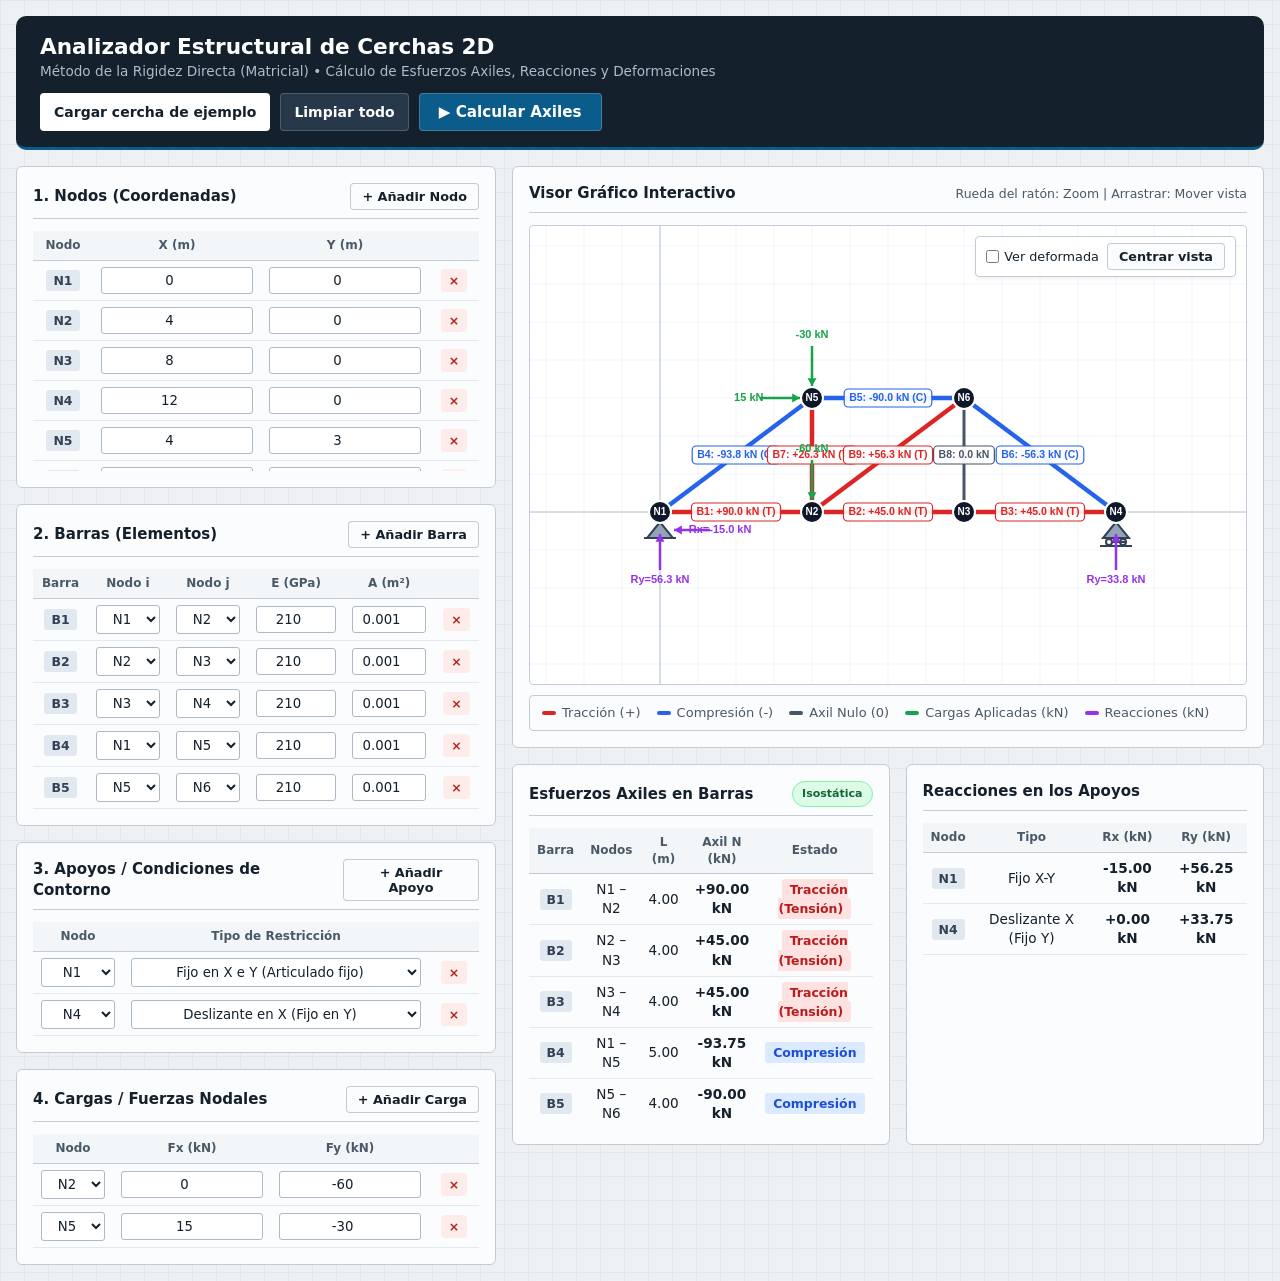
==== commit 1e22a5cd: "Muestra la clasificación estática de cerchas" ====
--- a/cerchas.html
+++ b/cerchas.html
@@ -326,7 +326,11 @@
                 grid-template-columns: 1fr;
             }
         }
-    </style>
+    .classification-badge{display:inline-flex;align-items:center;border:1px solid #cbd5e1;border-radius:999px;padding:4px 9px;background:#f8fafc;color:#475569;font-size:11px;font-weight:700;white-space:nowrap}
+.classification-badge.static{background:#dcfce7;border-color:#86efac;color:#166534}
+.classification-badge.hyper{background:#fef3c7;border-color:#fcd34d;color:#92400e}
+.classification-badge.unstable{background:#fee2e2;border-color:#fca5a5;color:#991b1b}
+</style>
 <link rel="stylesheet" href="./estilo.css">
 </head>
 <body>
@@ -466,6 +470,7 @@
             <div class="card">
                 <div class="card-header">
                     <h2>Esfuerzos Axiles en Barras</h2>
+                    <span class="classification-badge" id="trussClassification">Sin calcular</span>
                 </div>
                 <div class="table-container" style="max-height: 300px;">
                     <table>
@@ -605,9 +610,68 @@
         });
     }
 
+    function classifyTruss(m, r, j) {
+        const external = r - 3;
+        const internal = m - (2 * j - 3);
+        const missingExternal = Math.max(0, -external);
+        const missingInternal = Math.max(0, -internal);
+
+        if (missingExternal > 0) {
+            return {
+                label: "Hipostática externa",
+                detail: "Faltan " + missingExternal + " coacciones independientes para las 3 reacciones externas de equilibrio.",
+                kind: "unstable"
+            };
+        }
+        if (missingInternal > 0 && external === 0) {
+            return {
+                label: "Hipostática interna",
+                detail: "Faltan " + missingInternal + " barras según el criterio de Maxwell para una cercha plana.",
+                kind: "unstable"
+            };
+        }
+        if (missingInternal > 0 && external > 0) {
+            return {
+                label: "Hiperestática externa (grado " + external + ")",
+                detail: "El recuento externo indica " + external + " redundancias y el interno presenta un déficit de " + missingInternal + "; revisa geometría y apoyos.",
+                kind: "hyper"
+            };
+        }
+        if (external === 0 && internal === 0) {
+            return {
+                label: "Isostática",
+                detail: "Tres coacciones externas independientes y m = 2j − 3 barras.",
+                kind: "static"
+            };
+        }
+        if (external > 0 && internal > 0) {
+            return {
+                label: "Hiperestática externa e interna",
+                detail: "Grado externo: " + external + "; grado interno: " + internal + "; grado total: " + (external + internal) + ".",
+                kind: "hyper"
+            };
+        }
+        if (external > 0) {
+            return {
+                label: "Hiperestática externa (grado " + external + ")",
+                detail: "Hay reacciones redundantes respecto a las tres ecuaciones de equilibrio plano.",
+                kind: "hyper"
+            };
+        }
+        return {
+            label: "Hiperestática interna (grado " + internal + ")",
+            detail: "Hay barras redundantes respecto al recuento m = 2j − 3.",
+            kind: "hyper"
+        };
+    }
+
     // Funciones de actualización y edición
     function invalidateCalculation() {
         lastResults = null;
+        const badge = document.getElementById('trussClassification');
+        badge.textContent = 'Sin calcular';
+        badge.title = '';
+        badge.className = 'classification-badge';
         hideError();
         drawScene();
     }
@@ -730,7 +794,19 @@
     function showError(msg) {
         const box = document.getElementById('errorBox');
         box.innerText = "⚠️ " + msg;
-        box.style.display = 'block';
+        box.style.display = 'block';
+        const badge = document.getElementById('trussClassification');
+        badge.title = msg;
+        if (msg.toLowerCase().includes('hipostática')) {
+            badge.textContent = 'Hipostática / inestable';
+            badge.className = 'classification-badge unstable';
+        } else if (msg.toLowerCase().includes('inestable') || msg.toLowerCase().includes('estabilidad')) {
+            badge.textContent = 'Inestable / mecanismo';
+            badge.className = 'classification-badge unstable';
+        } else {
+            badge.textContent = 'Revisar modelo';
+            badge.className = 'classification-badge';
+        }
         alert(msg);
     }
 
@@ -951,7 +1027,8 @@
         lastResults = {
             U,
             bars: barResults,
-            reactions: Array.from(supportMap.values())
+            reactions: Array.from(supportMap.values()),
+            classification: classifyTruss(bars.length, numRestraints, numNodes)
         };
 
         renderResults();
@@ -1021,6 +1098,10 @@
     // =========================================================================
     function renderResults() {
         if (!lastResults) return;
+        const classBadge = document.getElementById('trussClassification');
+        classBadge.textContent = lastResults.classification.label;
+        classBadge.title = lastResults.classification.detail;
+        classBadge.className = 'classification-badge ' + lastResults.classification.kind;
 
         // 1. Tabla de Barras
         const barsBody = document.getElementById('resultsBarsBody');
